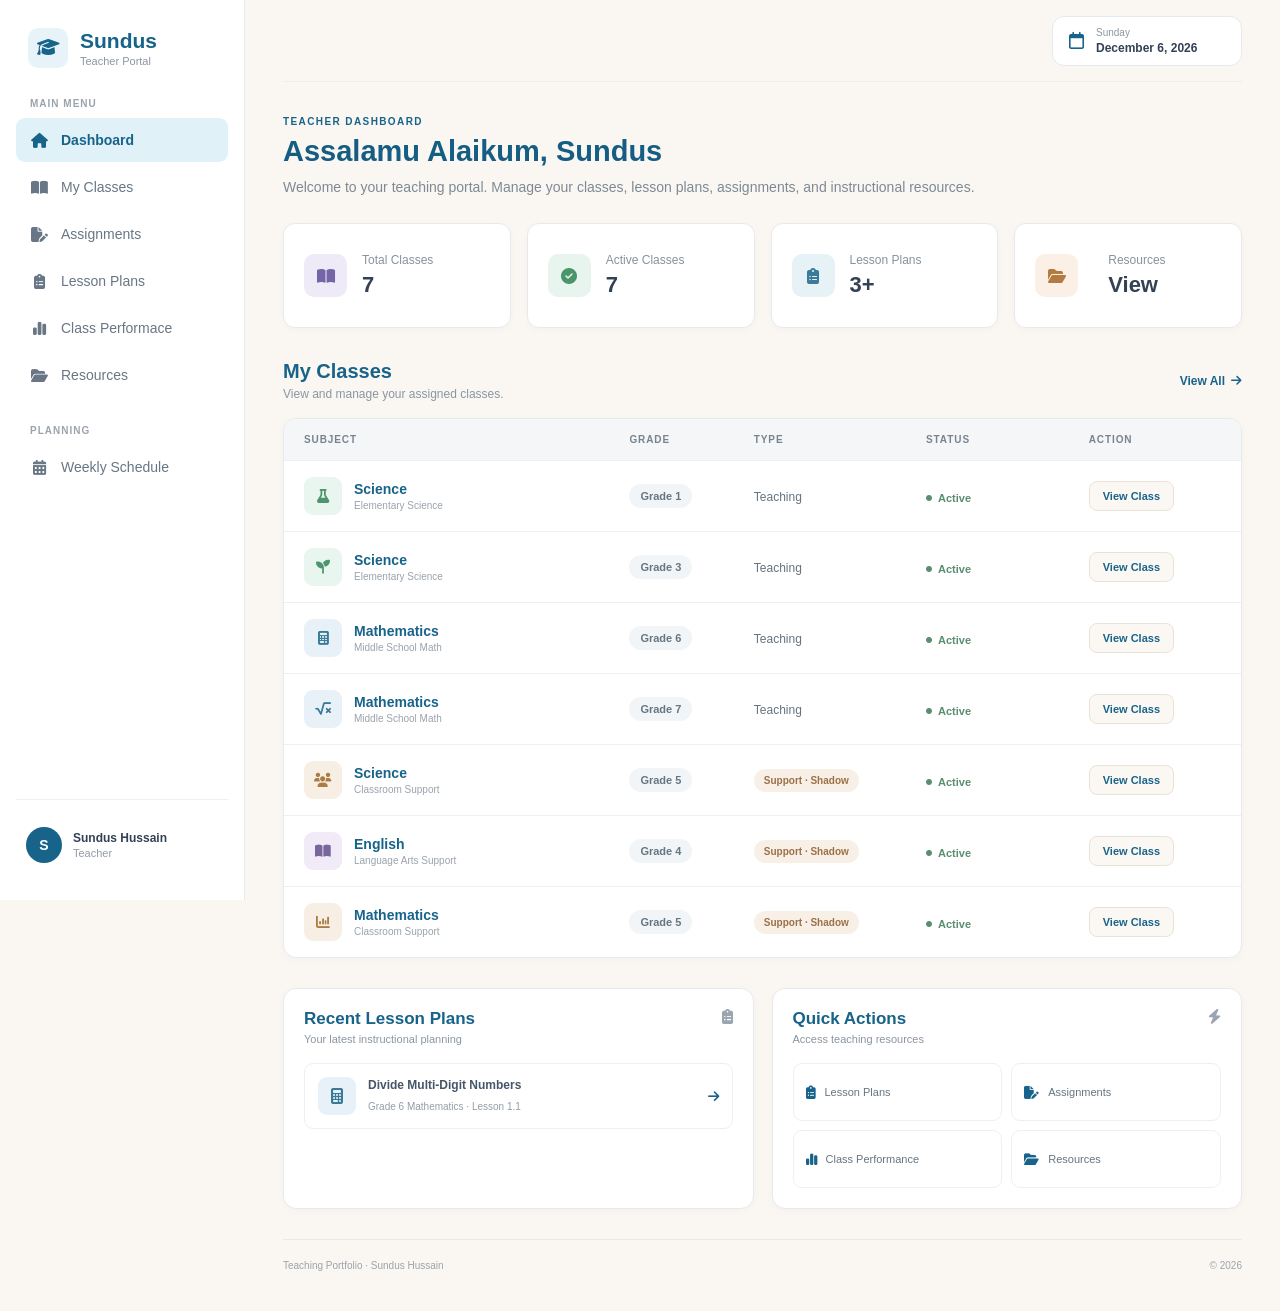
==== index.html @ 58975794 "Update index.html" ====
<!DOCTYPE html>
<html lang="en">

<head>
    <meta charset="UTF-8">

    <!-- IMPORTANT FOR PHONE RESPONSIVENESS -->
    <meta name="viewport" content="width=device-width, initial-scale=1.0">

    <title>Sundus | Teacher Portal</title>

    <!-- YOUR CSS FILE -->
    <link rel="stylesheet" href="./index.css">

    <!-- Font Awesome Icons -->
    <link rel="stylesheet"
        href="https://cdnjs.cloudflare.com/ajax/libs/font-awesome/6.5.0/css/all.min.css">

    <!-- Google Font -->
    <link href="https://fonts.googleapis.com/css2?family=Arima+Madurai:wght@400;500;700&display=swap"
        rel="stylesheet">
</head>

<body>

    <!-- ================= SIDEBAR ================= -->

    <aside class="sidebar">

        <div class="brand">

            <div class="brand-icon">
                <i class="fa-solid fa-graduation-cap"></i>
            </div>

            <div>
                <h2>Sundus</h2>
                <span>Teacher Portal</span>
            </div>

        </div>


        <!-- MAIN MENU -->

        <nav class="menu-section">

            <p class="menu-title">MAIN MENU</p>

            <a href="./index.html" class="menu-item active">
                <i class="fa-solid fa-house"></i>
                <span>Dashboard</span>
            </a>

            <a href="./timetable.html" class="menu-item">
                <i class="fa-solid fa-book-open"></i>
                <span>My Classes</span>
            </a>

            <a href="./index.html" class="menu-item">
                <i class="fa-solid fa-file-pen"></i>
                <span>Assignments</span>
            </a>

            <a href="./lesson-plans.html" class="menu-item">
                <i class="fa-solid fa-clipboard-list"></i>
                <span>Lesson Plans</span>
            </a>

            <a href="./class-performance.html" class="menu-item">
                <i class="fa-solid fa-chart-simple"></i>
                <span>Class Performace</span>
            </a>

            <a href="./resources.html" class="menu-item">
                <i class="fa-solid fa-folder-open"></i>
                <span>Resources</span>
            </a>

        </nav>


        <!-- PLANNING -->

        <nav class="menu-section">

            <p class="menu-title">PLANNING</p>

            <a href="./schedule.html" class="menu-item">
                <i class="fa-solid fa-calendar-days"></i>
                <span>Weekly Schedule</span>
            </a>

        </nav>


        <!-- PROFILE -->

        <div class="sidebar-bottom">

            <a href="./about.html" class="profile-link">

                <div class="profile-avatar">
                    S
                </div>

                <div class="profile-info">
                    <strong>Sundus Hussain</strong>
                    <span>Teacher</span>
                </div>

            </a>

        </div>

    </aside>


    <!-- ================= MAIN CONTENT ================= -->

    <main class="main-content">


        <!-- TOP BAR -->

        <header class="topbar">

            <!-- Appears only on phones -->

            <div class="mobile-brand">

                <div class="mobile-logo">
                    <i class="fa-solid fa-graduation-cap"></i>
                </div>

                <strong>Sundus</strong>

            </div>


            <div class="date-display">

                <i class="fa-regular fa-calendar"></i>

                <div>
                    <span id="currentDay">Saturday</span>
                    <strong id="currentDate">August 22, 2026</strong>
                </div>

            </div>

        </header>


        <!-- ================= WELCOME ================= -->

        <section class="welcome">

            <p class="welcome-label">
                TEACHER DASHBOARD
            </p>

            <h1>
                Assalamu Alaikum, Sundus
            </h1>

            <p>
                Welcome to your teaching portal. Manage your classes,
                lesson plans, assignments, and instructional resources.
            </p>

        </section>


        <!-- ================= STATS ================= -->

        <section class="stats-grid">


            <div class="stat-card">

                <div class="stat-icon purple">
                    <i class="fa-solid fa-book-open"></i>
                </div>

                <div>
                    <span>Total Classes</span>
                    <strong>7</strong>
                </div>

            </div>


            <div class="stat-card">

                <div class="stat-icon green">
                    <i class="fa-solid fa-circle-check"></i>
                </div>

                <div>
                    <span>Active Classes</span>
                    <strong>7</strong>
                </div>

            </div>


            <div class="stat-card">

                <div class="stat-icon blue">
                    <i class="fa-solid fa-clipboard-list"></i>
                </div>

                <div>
                    <span>Lesson Plans</span>
                    <strong>3+</strong>
                </div>

            </div>


            <div class="stat-card">

                <div class="stat-icon orange">
                    <i class="fa-solid fa-folder-open"></i>
                </div>

                <a><a href="./resources.html" class="resource-link">
                <div>
                    <span>Resources</span>
                    <strong>View</strong>
                </div>
                    </a>

            </div>

        </section>


        <!-- ================= MY CLASSES ================= -->

        <section class="dashboard-section">

            <div class="section-heading">

                <div>
                    <h2>My Classes</h2>

                    <p>
                        View and manage your assigned classes.
                    </p>
                </div>

                <a href="./classes.html" class="view-all">
                    View All
                    <i class="fa-solid fa-arrow-right"></i>
                </a>

            </div>


            <div class="classes-table-wrapper">

                <table class="classes-table">

                    <thead>

                        <tr>
                            <th>Subject</th>
                            <th>Grade</th>
                            <th>Type</th>
                            <th>Status</th>
                            <th>Action</th>
                        </tr>

                    </thead>


                    <tbody>


                        <!-- 1ST GRADE SCIENCE -->

                        <tr>

                            <td>

                                <div class="subject-cell">

                                    <div class="subject-icon science">
                                        <i class="fa-solid fa-flask"></i>
                                    </div>

                                    <div>
                                        <strong>Science</strong>
                                        <span>Elementary Science</span>
                                    </div>

                                </div>

                            </td>

                            <td>
                                <span class="grade-badge">
                                    Grade 1
                                </span>
                            </td>

                            <td>
                                <span class="type-normal">
                                    Teaching
                                </span>
                            </td>

                            <td>
                                <span class="status active">
                                    <i class="fa-solid fa-circle"></i>
                                    Active
                                </span>
                            </td>

                            <td>
                                <a href="./subjects/science-1st.html"
                                    class="view-button">
                                    View Class
                                </a>
                            </td>

                        </tr>


                        <!-- 3RD GRADE SCIENCE -->

                        <tr>

                            <td>

                                <div class="subject-cell">

                                    <div class="subject-icon science">
                                        <i class="fa-solid fa-seedling"></i>
                                    </div>

                                    <div>
                                        <strong>Science</strong>
                                        <span>Elementary Science</span>
                                    </div>

                                </div>

                            </td>

                            <td>
                                <span class="grade-badge">
                                    Grade 3
                                </span>
                            </td>

                            <td>
                                <span class="type-normal">
                                    Teaching
                                </span>
                            </td>

                            <td>
                                <span class="status active">
                                    <i class="fa-solid fa-circle"></i>
                                    Active
                                </span>
                            </td>

                            <td>
                                <a href="./subjects/science-3rd.html"
                                    class="view-button">
                                    View Class
                                </a>
                            </td>

                        </tr>


                        <!-- 6TH GRADE MATH -->

                        <tr>

                            <td>

                                <div class="subject-cell">

                                    <div class="subject-icon math">
                                        <i class="fa-solid fa-calculator"></i>
                                    </div>

                                    <div>
                                        <strong>Mathematics</strong>
                                        <span>Middle School Math</span>
                                    </div>

                                </div>

                            </td>

                            <td>
                                <span class="grade-badge">
                                    Grade 6
                                </span>
                            </td>

                            <td>
                                <span class="type-normal">
                                    Teaching
                                </span>
                            </td>

                            <td>
                                <span class="status active">
                                    <i class="fa-solid fa-circle"></i>
                                    Active
                                </span>
                            </td>

                            <td>
                                <a href="./subjects/math-6th.html"
                                    class="view-button">
                                    View Class
                                </a>
                            </td>

                        </tr>


                        <!-- 7TH GRADE MATH -->

                        <tr>

                            <td>

                                <div class="subject-cell">

                                    <div class="subject-icon math">
                                        <i class="fa-solid fa-square-root-variable"></i>
                                    </div>

                                    <div>
                                        <strong>Mathematics</strong>
                                        <span>Middle School Math</span>
                                    </div>

                                </div>

                            </td>

                            <td>
                                <span class="grade-badge">
                                    Grade 7
                                </span>
                            </td>

                            <td>
                                <span class="type-normal">
                                    Teaching
                                </span>
                            </td>

                            <td>
                                <span class="status active">
                                    <i class="fa-solid fa-circle"></i>
                                    Active
                                </span>
                            </td>

                            <td>
                                <a href="./subjects/math-7th.html"
                                    class="view-button">
                                    View Class
                                </a>
                            </td>

                        </tr>


                        <!-- 5TH GRADE SCIENCE SUPPORT -->

                        <tr>

                            <td>

                                <div class="subject-cell">

                                    <div class="subject-icon support">
                                        <i class="fa-solid fa-users"></i>
                                    </div>

                                    <div>
                                        <strong>Science</strong>
                                        <span>Classroom Support</span>
                                    </div>

                                </div>

                            </td>

                            <td>
                                <span class="grade-badge">
                                    Grade 5
                                </span>
                            </td>

                            <td>
                                <span class="support-badge">
                                    Support · Shadow
                                </span>
                            </td>

                            <td>
                                <span class="status active">
                                    <i class="fa-solid fa-circle"></i>
                                    Active
                                </span>
                            </td>

                            <td>
                                <a href="./subjects/science-support-5th.html"
                                    class="view-button">
                                    View Class
                                </a>
                            </td>

                        </tr>


                        <!-- 4TH GRADE ENGLISH SUPPORT -->

                        <tr>

                            <td>

                                <div class="subject-cell">

                                    <div class="subject-icon english">
                                        <i class="fa-solid fa-book-open"></i>
                                    </div>

                                    <div>
                                        <strong>English</strong>
                                        <span>Language Arts Support</span>
                                    </div>

                                </div>

                            </td>

                            <td>
                                <span class="grade-badge">
                                    Grade 4
                                </span>
                            </td>

                            <td>
                                <span class="support-badge">
                                    Support · Shadow
                                </span>
                            </td>

                            <td>
                                <span class="status active">
                                    <i class="fa-solid fa-circle"></i>
                                    Active
                                </span>
                            </td>

                            <td>
                                <a href="./subjects/english-support-4th.html"
                                    class="view-button">
                                    View Class
                                </a>
                            </td>

                        </tr>


                        <!-- 5TH GRADE MATH SUPPORT -->

                        <tr>

                            <td>

                                <div class="subject-cell">

                                    <div class="subject-icon support">
                                        <i class="fa-solid fa-chart-column"></i>
                                    </div>

                                    <div>
                                        <strong>Mathematics</strong>
                                        <span>Classroom Support</span>
                                    </div>

                                </div>

                            </td>

                            <td>
                                <span class="grade-badge">
                                    Grade 5
                                </span>
                            </td>

                            <td>
                                <span class="support-badge">
                                    Support · Shadow
                                </span>
                            </td>

                            <td>
                                <span class="status active">
                                    <i class="fa-solid fa-circle"></i>
                                    Active
                                </span>
                            </td>

                            <td>
                                <a href="./subjects/math-support-5th.html"
                                    class="view-button">
                                    View Class
                                </a>
                            </td>

                        </tr>


                    </tbody>

                </table>

            </div>

        </section>


        <!-- ================= BOTTOM ================= -->

        <section class="bottom-grid">


            <!-- RECENT LESSON PLANS -->

            <div class="dashboard-card">

                <div class="card-heading">

                    <div>
                        <h2>Recent Lesson Plans</h2>
                        <p>Your latest instructional planning</p>
                    </div>

                    <i class="fa-solid fa-clipboard-list"></i>

                </div>


                <div class="lesson-item">

                    <div class="lesson-icon math">
                        <i class="fa-solid fa-calculator"></i>
                    </div>

                    <div class="lesson-info">

                        <strong>
                            Divide Multi-Digit Numbers
                        </strong>

                        <span>
                            Grade 6 Mathematics · Lesson 1.1
                        </span>

                    </div>

                    <a href="./subjects/math-6th.html">
                        <i class="fa-solid fa-arrow-right"></i>
                    </a>

                </div>


            </div>


            <!-- QUICK ACTIONS -->

            <div class="dashboard-card">

                <div class="card-heading">

                    <div>
                        <h2>Quick Actions</h2>
                        <p>Access teaching resources</p>
                    </div>

                    <i class="fa-solid fa-bolt"></i>

                </div>


                <div class="quick-actions">

                    <a href="./lesson-plans.html">
                        <i class="fa-solid fa-clipboard-list"></i>
                        <span>Lesson Plans</span>
                    </a>

                    <a href="./assignments.html">
                        <i class="fa-solid fa-file-pen"></i>
                        <span>Assignments</span>
                    </a>

                    <a href="./class-performance.html">
                        <i class="fa-solid fa-chart-simple"></i>
                        <span>Class Performance</span>
                    </a>

                    <a href="./resources.html">
                        <i class="fa-solid fa-folder-open"></i>
                        <span>Resources</span>
                    </a>

                </div>

            </div>

        </section>


        <!-- FOOTER -->

        <footer class="footer">

            <span>
                Teaching Portfolio · Sundus Hussain
            </span>

            <span>
                © 2026
            </span>

        </footer>


    </main>


    <!-- ================= DATE SCRIPT ================= -->

    <script>

        const today = new Date();

        document.getElementById("currentDay").textContent =
            today.toLocaleDateString("en-US", {
                weekday: "long"
            });

        document.getElementById("currentDate").textContent =
            today.toLocaleDateString("en-US", {
                month: "long",
                day: "numeric",
                year: "numeric"
            });

    </script>

</body>

</html>
---- index.css ----
/* =========================================================
   RESET
========================================================= */

* {
    margin: 0;
    padding: 0;
    box-sizing: border-box;
}

html {
    scroll-behavior: smooth;
}

body {
    font-family: "Inter", "Segoe UI", Arial, sans-serif;
    background: #faf7f2;
    color: #334155;
    min-height: 100vh;
}

a {
    text-decoration: none;
    color: inherit;
}


/* =========================================================
   SIDEBAR
========================================================= */

.sidebar {
    position: fixed;
    left: 0;
    top: 0;
    width: 245px;
    height: 100vh;

    background: #ffffff;
    border-right: 1px solid #e7eaed;

    padding: 28px 16px;

    display: flex;
    flex-direction: column;

    z-index: 1000;
}


/* BRAND */

.brand {
    display: flex;
    align-items: center;
    gap: 12px;

    padding: 0 12px 30px;
}

.brand-icon {
    width: 40px;
    height: 40px;

    border-radius: 10px;

    display: flex;
    align-items: center;
    justify-content: center;

    background: #e7f3f8;
    color: #17638a;

    font-size: 18px;
}

.brand h2 {
    color: #17638a;
    font-size: 21px;
    font-weight: 700;
}

.brand span {
    display: block;
    color: #8b96a3;
    font-size: 11px;
    margin-top: 2px;
}


/* =========================================================
   SIDEBAR MENU
========================================================= */

.menu-section {
    margin-bottom: 25px;
}

.menu-title {
    padding: 0 14px;
    margin-bottom: 9px;

    color: #9aa4ae;

    font-size: 10px;
    font-weight: 700;
    letter-spacing: 1px;
}

.menu-item {
    height: 44px;

    display: flex;
    align-items: center;

    gap: 13px;

    padding: 0 14px;
    margin: 3px 0;

    border-radius: 9px;

    color: #687685;

    font-size: 14px;

    transition: all 0.2s ease;
}

.menu-item i {
    width: 18px;
    text-align: center;
    font-size: 15px;
}

.menu-item:hover {
    background: #f2f8fb;
    color: #17638a;
}

.menu-item.active {
    background: #e1f1f8;
    color: #17638a;
    font-weight: 600;
}


/* =========================================================
   SIDEBAR PROFILE
========================================================= */

.sidebar-bottom {
    margin-top: auto;

    padding-top: 18px;

    border-top: 1px solid #edf0f2;
}

.profile-link {
    display: flex;
    align-items: center;
    gap: 11px;

    padding: 9px 10px;

    border-radius: 9px;
}

.profile-link:hover {
    background: #f7f9fa;
}

.profile-avatar {
    width: 36px;
    height: 36px;

    border-radius: 50%;

    display: flex;
    align-items: center;
    justify-content: center;

    background: #17638a;
    color: white;

    font-size: 14px;
    font-weight: 600;
}

.profile-info strong {
    display: block;

    color: #334155;
    font-size: 12px;
}

.profile-info span {
    display: block;

    color: #929ca6;
    font-size: 11px;

    margin-top: 2px;
}


/* =========================================================
   MAIN CONTENT
========================================================= */

.main-content {
    margin-left: 245px;

    min-height: 100vh;

    padding: 0 38px 35px;

    max-width: 1600px;
}


/* =========================================================
   TOP BAR
========================================================= */

.topbar {
    height: 82px;

    display: flex;
    align-items: center;
    justify-content: flex-end;

    border-bottom: 1px solid #eceff1;
}

.date-display {
    display: flex;
    align-items: center;
    gap: 12px;

    background: #ffffff;

    border: 1px solid #e6eaed;

    border-radius: 12px;

    padding: 10px 16px;

    min-width: 190px;
}

.date-display > i {
    color: #17638a;
    font-size: 17px;
}

.date-display span {
    display: block;

    color: #8a96a1;

    font-size: 10px;

    margin-bottom: 3px;
}

.date-display strong {
    display: block;

    color: #334155;

    font-size: 12px;
}


/* Mobile brand hidden on desktop */

.mobile-brand {
    display: none;
}


/* =========================================================
   WELCOME
========================================================= */

.welcome {
    padding: 34px 0 25px;
}

.welcome-label {
    color: #17638a;

    font-size: 10px;
    font-weight: 700;

    letter-spacing: 1.4px;

    margin-bottom: 8px;
}

.welcome h1 {
    color: #155d82;

    font-size: 29px;
    font-weight: 700;

    margin-bottom: 8px;
}

.welcome > p:last-child {
    color: #7d8995;

    font-size: 14px;

    line-height: 1.6;

    max-width: 700px;
}


/* =========================================================
   STAT CARDS
========================================================= */

.stats-grid {
    display: grid;

    grid-template-columns: repeat(4, 1fr);

    gap: 16px;

    margin-bottom: 32px;
}

.stat-card {
    min-height: 105px;

    background: #ffffff;

    border: 1px solid #e7eaed;

    border-radius: 12px;

    padding: 20px;

    display: flex;
    align-items: center;

    gap: 15px;

    box-shadow: 0 2px 7px rgba(30, 60, 70, 0.025);
}

.stat-icon {
    width: 43px;
    height: 43px;

    border-radius: 10px;

    display: flex;
    align-items: center;
    justify-content: center;

    font-size: 16px;
}

.stat-icon.purple {
    background: #eeeaf8;
    color: #7664a8;
}

.stat-icon.green {
    background: #e8f5ee;
    color: #4b956b;
}

.stat-icon.blue {
    background: #e7f2f7;
    color: #397b99;
}

.stat-icon.orange {
    background: #faf0e5;
    color: #b37b42;
}

.stat-card span {
    display: block;

    color: #87929d;

    font-size: 12px;

    margin-bottom: 5px;
}

.stat-card strong {
    display: block;

    color: #334155;

    font-size: 22px;
}


/* =========================================================
   DASHBOARD SECTION
========================================================= */

.dashboard-section {
    margin-bottom: 30px;
}

.section-heading {
    display: flex;

    align-items: center;
    justify-content: space-between;

    margin-bottom: 17px;
}

.section-heading h2 {
    color: #17638a;

    font-size: 20px;
    font-weight: 700;

    margin-bottom: 4px;
}

.section-heading p {
    color: #8a96a1;

    font-size: 12px;
}

.view-all {
    color: #17638a;

    font-size: 12px;
    font-weight: 600;

    display: flex;
    align-items: center;
    gap: 6px;
}

.view-all:hover {
    color: #0e4d6c;
}


/* =========================================================
   CLASSES TABLE
========================================================= */

.classes-table-wrapper {
    width: 100%;

    background: #ffffff;

    border: 1px solid #e6eaed;

    border-radius: 13px;

    overflow-x: auto;

    box-shadow: 0 2px 8px rgba(30, 60, 70, 0.025);
}

.classes-table {
    width: 100%;

    border-collapse: collapse;

    table-layout: fixed;

    min-width: 850px;
}


/* COLUMN WIDTHS */

.classes-table th:nth-child(1) {
    width: 34%;
}

.classes-table th:nth-child(2) {
    width: 13%;
}

.classes-table th:nth-child(3) {
    width: 18%;
}

.classes-table th:nth-child(4) {
    width: 17%;
}

.classes-table th:nth-child(5) {
    width: 18%;
}


/* HEADER */

.classes-table thead {
    background: #f4f6f7;
}

.classes-table th {
    text-align: left;

    padding: 15px 20px;

    color: #778490;

    font-size: 10px;

    font-weight: 700;

    letter-spacing: 0.9px;

    text-transform: uppercase;
}


/* ROWS */

.classes-table tbody tr {
    border-top: 1px solid #edf0f2;

    transition: background 0.15s ease;
}

.classes-table tbody tr:hover {
    background: #fcfdfd;
}

.classes-table td {
    padding: 16px 20px;

    vertical-align: middle;

    color: #52606d;

    font-size: 13px;
}


/* =========================================================
   SUBJECT CELL
========================================================= */

.subject-cell {
    display: flex;

    align-items: center;

    gap: 12px;
}

.subject-icon {
    flex-shrink: 0;

    width: 38px;
    height: 38px;

    border-radius: 9px;

    display: flex;
    align-items: center;
    justify-content: center;

    font-size: 14px;
}


/* Science */

.subject-icon.science {
    background: #e9f5ef;
    color: #4c956d;
}


/* Math */

.subject-icon.math {
    background: #e8f1f7;
    color: #397a99;
}


/* English */

.subject-icon.english {
    background: #f0ebf7;
    color: #79669c;
}


/* Support */

.subject-icon.support {
    background: #f8efe4;
    color: #ad7b46;
}


.subject-cell strong {
    display: block;

    color: #17638a;

    font-size: 14px;

    font-weight: 700;

    margin-bottom: 3px;
}

.subject-cell span {
    display: block;

    color: #9aa3ac;

    font-size: 10px;
}


/* =========================================================
   GRADE BADGE
========================================================= */

.grade-badge {
    display: inline-block;

    padding: 6px 11px;

    background: #f1f5f7;

    color: #657682;

    border-radius: 15px;

    font-size: 11px;

    font-weight: 600;

    white-space: nowrap;
}


/* =========================================================
   TYPE
========================================================= */

.type-normal {
    color: #647480;

    font-size: 12px;
}

.support-badge {
    display: inline-block;

    padding: 6px 10px;

    background: #f8f0e6;

    color: #9b7047;

    border-radius: 15px;

    font-size: 10px;

    font-weight: 600;

    white-space: nowrap;
}


/* =========================================================
   STATUS
========================================================= */

.status {
    display: inline-flex;

    align-items: center;

    gap: 6px;

    font-size: 11px;

    font-weight: 600;
}

.status i {
    font-size: 6px;
}

.status.active {
    color: #5b8d70;
}


/* =========================================================
   VIEW BUTTON
========================================================= */

.view-button {
    display: inline-block;

    padding: 8px 13px;

    border-radius: 8px;

    background: #fbf8f3;

    border: 1px solid #e9e2d8;

    color: #17638a;

    font-size: 11px;

    font-weight: 600;

    white-space: nowrap;

    transition: all 0.2s ease;
}

.view-button:hover {
    background: #17638a;

    border-color: #17638a;

    color: #ffffff;
}


/* =========================================================
   BOTTOM GRID
========================================================= */

.bottom-grid {
    display: grid;

    grid-template-columns: 1fr 1fr;

    gap: 18px;

    margin-top: 25px;
}

.dashboard-card {
    background: #ffffff;

    border: 1px solid #e6eaed;

    border-radius: 13px;

    padding: 20px;

    box-shadow: 0 2px 8px rgba(30, 60, 70, 0.025);
}


/* =========================================================
   CARD HEADING
========================================================= */

.card-heading {
    display: flex;

    justify-content: space-between;

    align-items: flex-start;

    margin-bottom: 18px;
}

.card-heading h2 {
    color: #17638a;

    font-size: 17px;

    margin-bottom: 4px;
}

.card-heading p {
    color: #8b96a1;

    font-size: 11px;
}

.card-heading > i {
    color: #9aa5af;

    font-size: 15px;
}


/* =========================================================
   LESSON ITEM
========================================================= */

.lesson-item {
    display: flex;

    align-items: center;

    gap: 12px;

    padding: 13px;

    border: 1px solid #edf0f2;

    border-radius: 9px;
}

.lesson-icon {
    width: 38px;
    height: 38px;

    flex-shrink: 0;

    display: flex;
    align-items: center;
    justify-content: center;

    border-radius: 9px;

    background: #e8f1f7;

    color: #397a99;
}

.lesson-info {
    flex: 1;
}

.lesson-info strong {
    display: block;

    color: #475569;

    font-size: 12px;

    margin-bottom: 4px;
}

.lesson-info span {
    color: #939da6;

    font-size: 10px;
}

.lesson-item > a {
    color: #17638a;

    font-size: 13px;
}


/* =========================================================
   QUICK ACTIONS
========================================================= */

.quick-actions {
    display: grid;

    grid-template-columns: repeat(2, 1fr);

    gap: 9px;
}

.quick-actions a {
    min-height: 58px;

    display: flex;

    align-items: center;

    gap: 9px;

    padding: 12px;

    border: 1px solid #edf0f2;

    border-radius: 9px;

    color: #657580;

    font-size: 11px;

    transition: all 0.2s ease;
}

.quick-actions a i {
    color: #17638a;

    font-size: 13px;
}

.quick-actions a:hover {
    background: #f5fafc;

    border-color: #d7e8ef;

    color: #17638a;
}


/* =========================================================
   FOOTER
========================================================= */

.footer {
    margin-top: 30px;

    padding: 20px 0 5px;

    border-top: 1px solid #e8ebed;

    display: flex;

    justify-content: space-between;

    color: #9aa3ab;

    font-size: 10px;
}


/* =========================================================
   TABLET
========================================================= */

@media (max-width: 1100px) {

    .sidebar {
        width: 215px;
    }

    .main-content {
        margin-left: 215px;

        padding-left: 25px;
        padding-right: 25px;
    }

    .stats-grid {
        grid-template-columns: repeat(2, 1fr);
    }
}


/* =========================================================
   MOBILE
========================================================= */

@media (max-width: 768px) {

    /* Sidebar becomes hidden */

    .sidebar {
        display: none;
    }

    /* Main becomes full width */

    .main-content {
        margin-left: 0;

        padding: 0 16px 25px;
    }


    /* Mobile top bar */

    .topbar {
        height: 70px;

        justify-content: space-between;
    }

    .mobile-brand {
        display: flex;

        align-items: center;

        gap: 8px;

        color: #17638a;

        font-size: 17px;
    }

    .mobile-logo {
        width: 34px;
        height: 34px;

        border-radius: 8px;

        display: flex;
        align-items: center;
        justify-content: center;

        background: #e7f3f8;

        color: #17638a;

        font-size: 14px;
    }

    .date-display {
        min-width: auto;

        padding: 8px 10px;
    }

    .date-display > i {
        display: none;
    }

    .date-display span {
        font-size: 9px;
    }

    .date-display strong {
        font-size: 10px;
    }


    /* Welcome */

    .welcome {
        padding: 25px 0 20px;
    }

    .welcome h1 {
        font-size: 24px;

        line-height: 1.3;
    }

    .welcome > p:last-child {
        font-size: 12px;
    }


    /* Stats */

    .stats-grid {
        grid-template-columns: repeat(2, 1fr);

        gap: 10px;

        margin-bottom: 25px;
    }

    .stat-card {
        min-height: 88px;

        padding: 13px;

        gap: 10px;
    }

    .stat-icon {
        width: 35px;
        height: 35px;

        font-size: 13px;
    }

    .stat-card span {
        font-size: 10px;
    }

    .stat-card strong {
        font-size: 18px;
    }


    /* Section */

    .section-heading h2 {
        font-size: 18px;
    }

    .section-heading p {
        font-size: 10px;
    }


    /* Table */

    .classes-table-wrapper {
        overflow-x: auto;

        -webkit-overflow-scrolling: touch;
    }

    .classes-table {
        min-width: 850px;
    }


    /* Bottom */

    .bottom-grid {
        grid-template-columns: 1fr;

        gap: 15px;
    }


    /* Footer */

    .footer {
        flex-direction: column;

        gap: 6px;

        text-align: center;
    }
}


/* =========================================================
   SMALL PHONES
========================================================= */

@media (max-width: 480px) {

    .main-content {
        padding-left: 12px;
        padding-right: 12px;
    }

    .topbar {
        height: 65px;
    }

    .mobile-brand strong {
        font-size: 15px;
    }

    .date-display {
        padding: 7px;
    }

    .welcome h1 {
        font-size: 22px;
    }

    .stats-grid {
        gap: 8px;
    }

    .stat-card {
        padding: 11px;
    }

    .stat-card strong {
        font-size: 17px;
    }

    .stat-icon {
        width: 32px;
        height: 32px;
    }

    .dashboard-card {
        padding: 15px;
    }
}
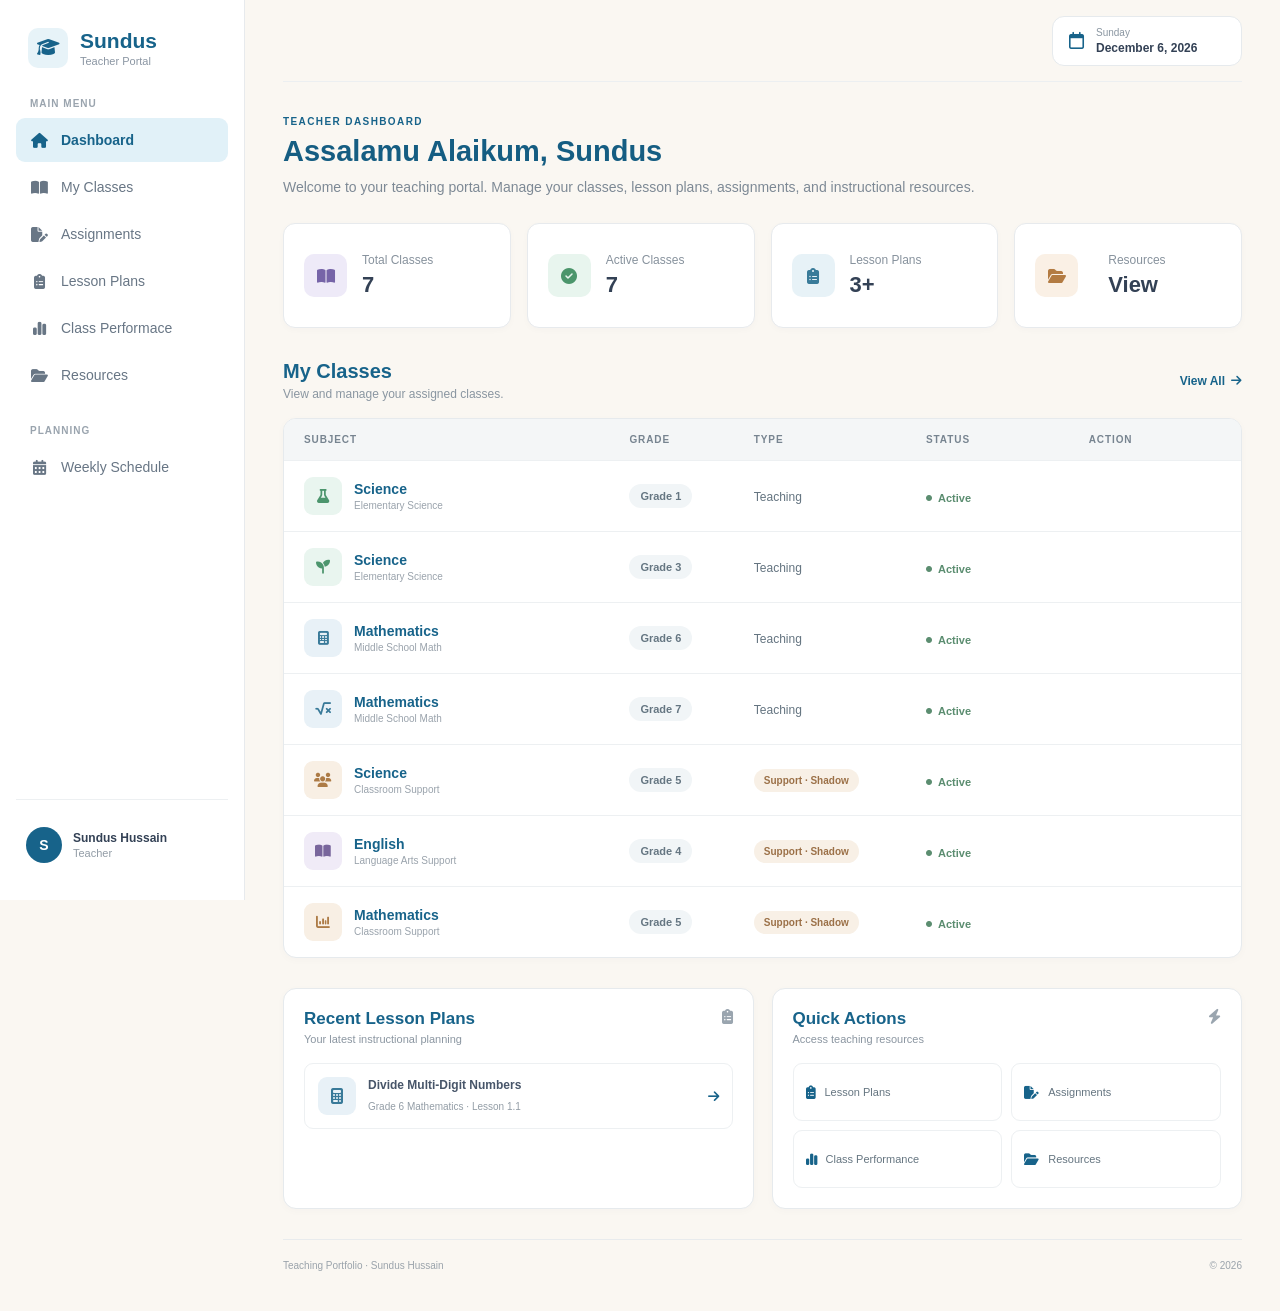
==== commit 49a5acaf: "Update index.html" ====
--- a/index.html
+++ b/index.html
@@ -319,12 +319,7 @@
                                 </span>
                             </td>
 
-                            <td>
-                                <a href="./subjects/science-1st.html"
-                                    class="view-button">
-                                    View Class
-                                </a>
-                            </td>
+                           
 
                         </tr>
 
@@ -369,12 +364,7 @@
                                 </span>
                             </td>
 
-                            <td>
-                                <a href="./subjects/science-3rd.html"
-                                    class="view-button">
-                                    View Class
-                                </a>
-                            </td>
+                           
 
                         </tr>
 
@@ -419,12 +409,7 @@
                                 </span>
                             </td>
 
-                            <td>
-                                <a href="./subjects/math-6th.html"
-                                    class="view-button">
-                                    View Class
-                                </a>
-                            </td>
+                           
 
                         </tr>
 
@@ -469,13 +454,6 @@
                                 </span>
                             </td>
 
-                            <td>
-                                <a href="./subjects/math-7th.html"
-                                    class="view-button">
-                                    View Class
-                                </a>
-                            </td>
-
                         </tr>
 
 
@@ -519,12 +497,7 @@
                                 </span>
                             </td>
 
-                            <td>
-                                <a href="./subjects/science-support-5th.html"
-                                    class="view-button">
-                                    View Class
-                                </a>
-                            </td>
+                        
 
                         </tr>
 
@@ -569,12 +542,7 @@
                                 </span>
                             </td>
 
-                            <td>
-                                <a href="./subjects/english-support-4th.html"
-                                    class="view-button">
-                                    View Class
-                                </a>
-                            </td>
+                          
 
                         </tr>
 
@@ -619,12 +587,7 @@
                                 </span>
                             </td>
 
-                            <td>
-                                <a href="./subjects/math-support-5th.html"
-                                    class="view-button">
-                                    View Class
-                                </a>
-                            </td>
+                        
 
                         </tr>
 
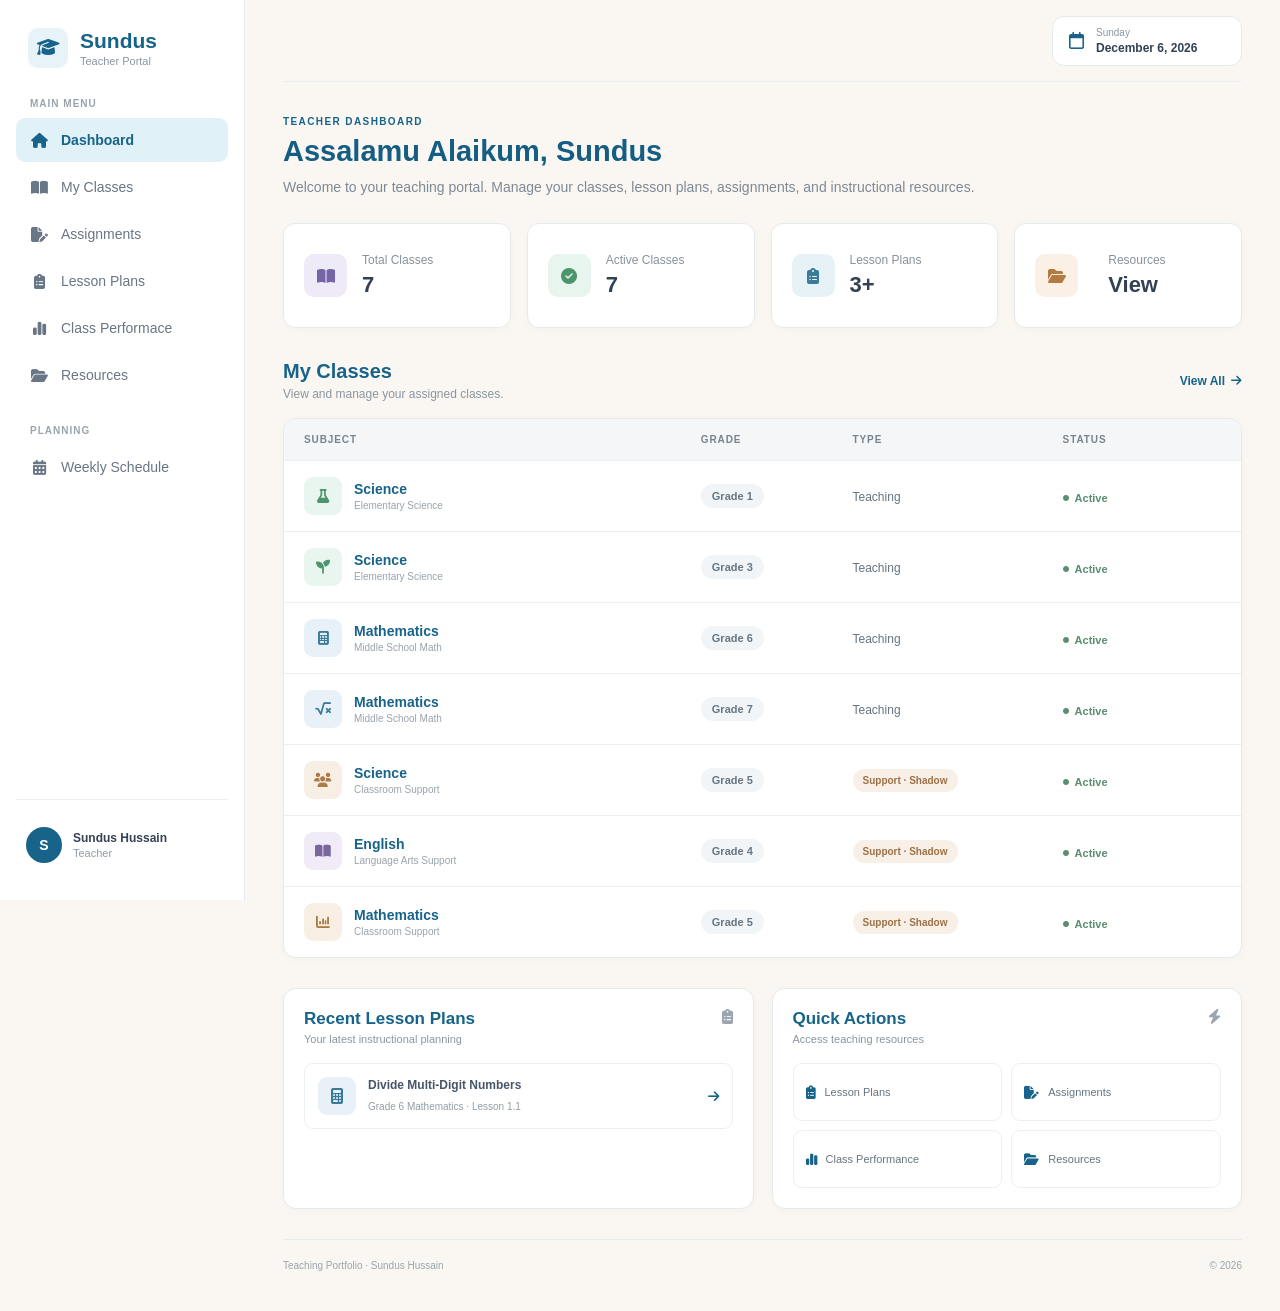
==== commit ecee95ef: "Update index.html" ====
--- a/index.html
+++ b/index.html
@@ -270,7 +270,7 @@
                             <th>Grade</th>
                             <th>Type</th>
                             <th>Status</th>
-                            <th>Action</th>
+                            
                         </tr>
 
                     </thead>
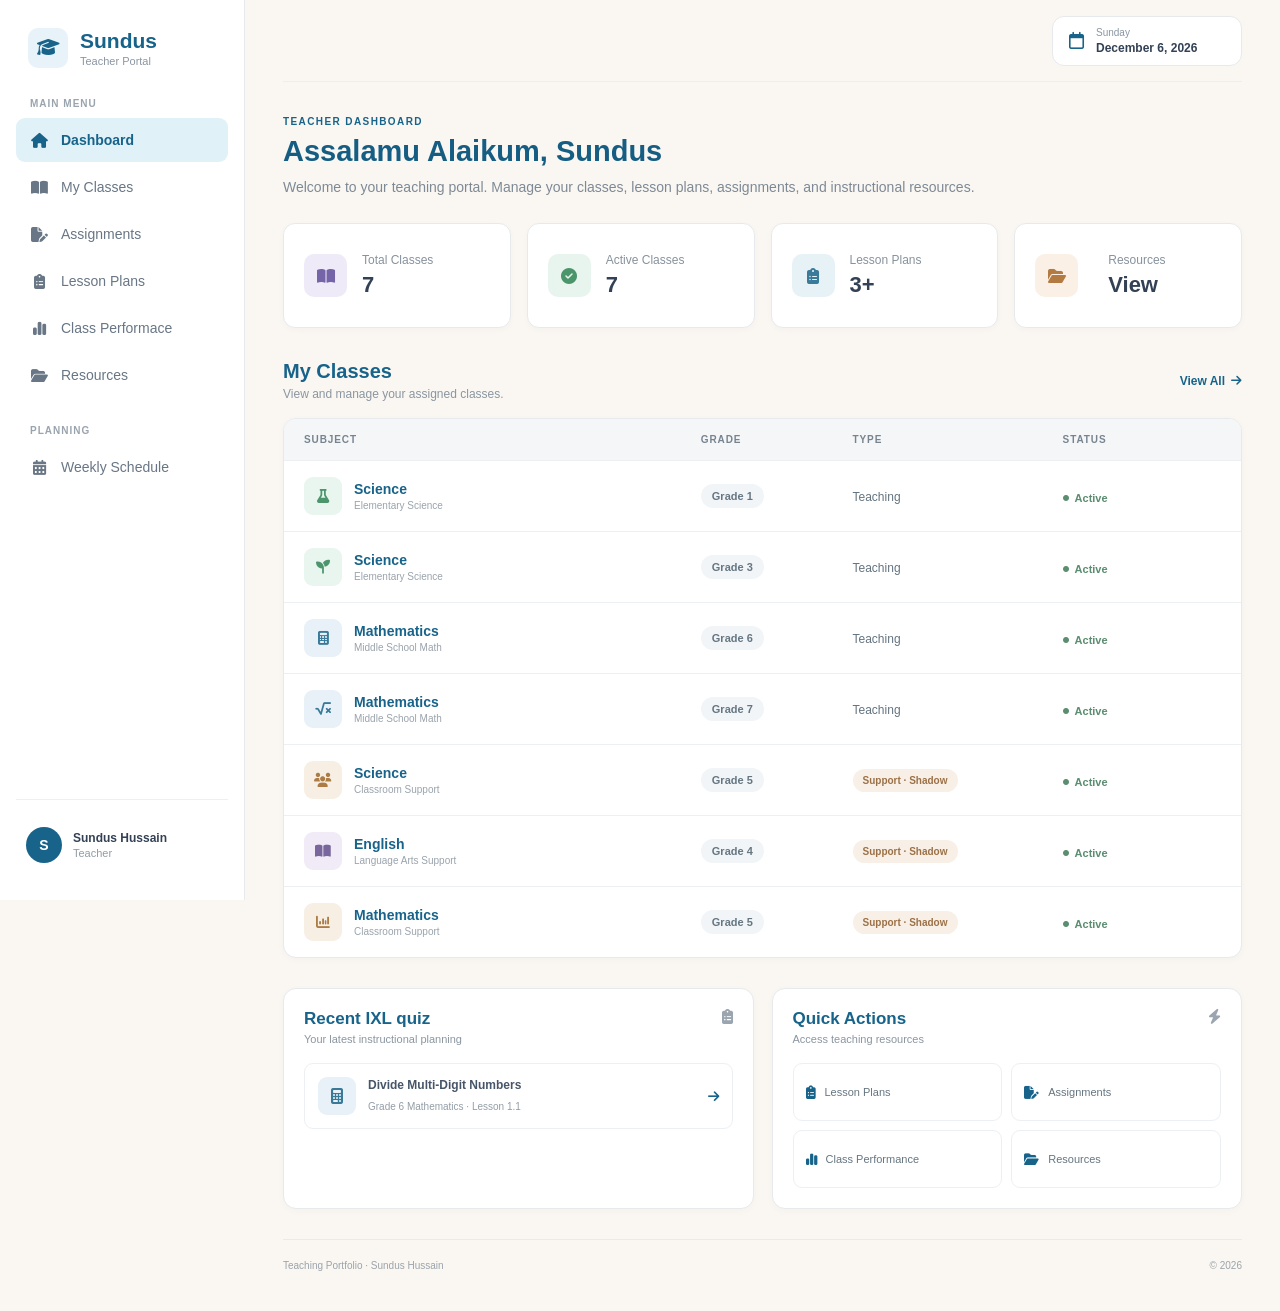
==== commit 93b49030: "Update index.html" ====
--- a/index.html
+++ b/index.html
@@ -86,7 +86,7 @@
 
             <p class="menu-title">PLANNING</p>
 
-            <a href="./schedule.html" class="menu-item">
+            <a href="./lesson-plans.html" class="menu-item">
                 <i class="fa-solid fa-calendar-days"></i>
                 <span>Weekly Schedule</span>
             </a>
@@ -613,7 +613,7 @@
                 <div class="card-heading">
 
                     <div>
-                        <h2>Recent Lesson Plans</h2>
+                        <h2>Recent IXL quiz</h2>
                         <p>Your latest instructional planning</p>
                     </div>
 
@@ -640,7 +640,7 @@
 
                     </div>
 
-                    <a href="./subjects/math-6th.html">
+                    <a href="https://www.ixl.com/quizzes/23666167">
                         <i class="fa-solid fa-arrow-right"></i>
                     </a>
 
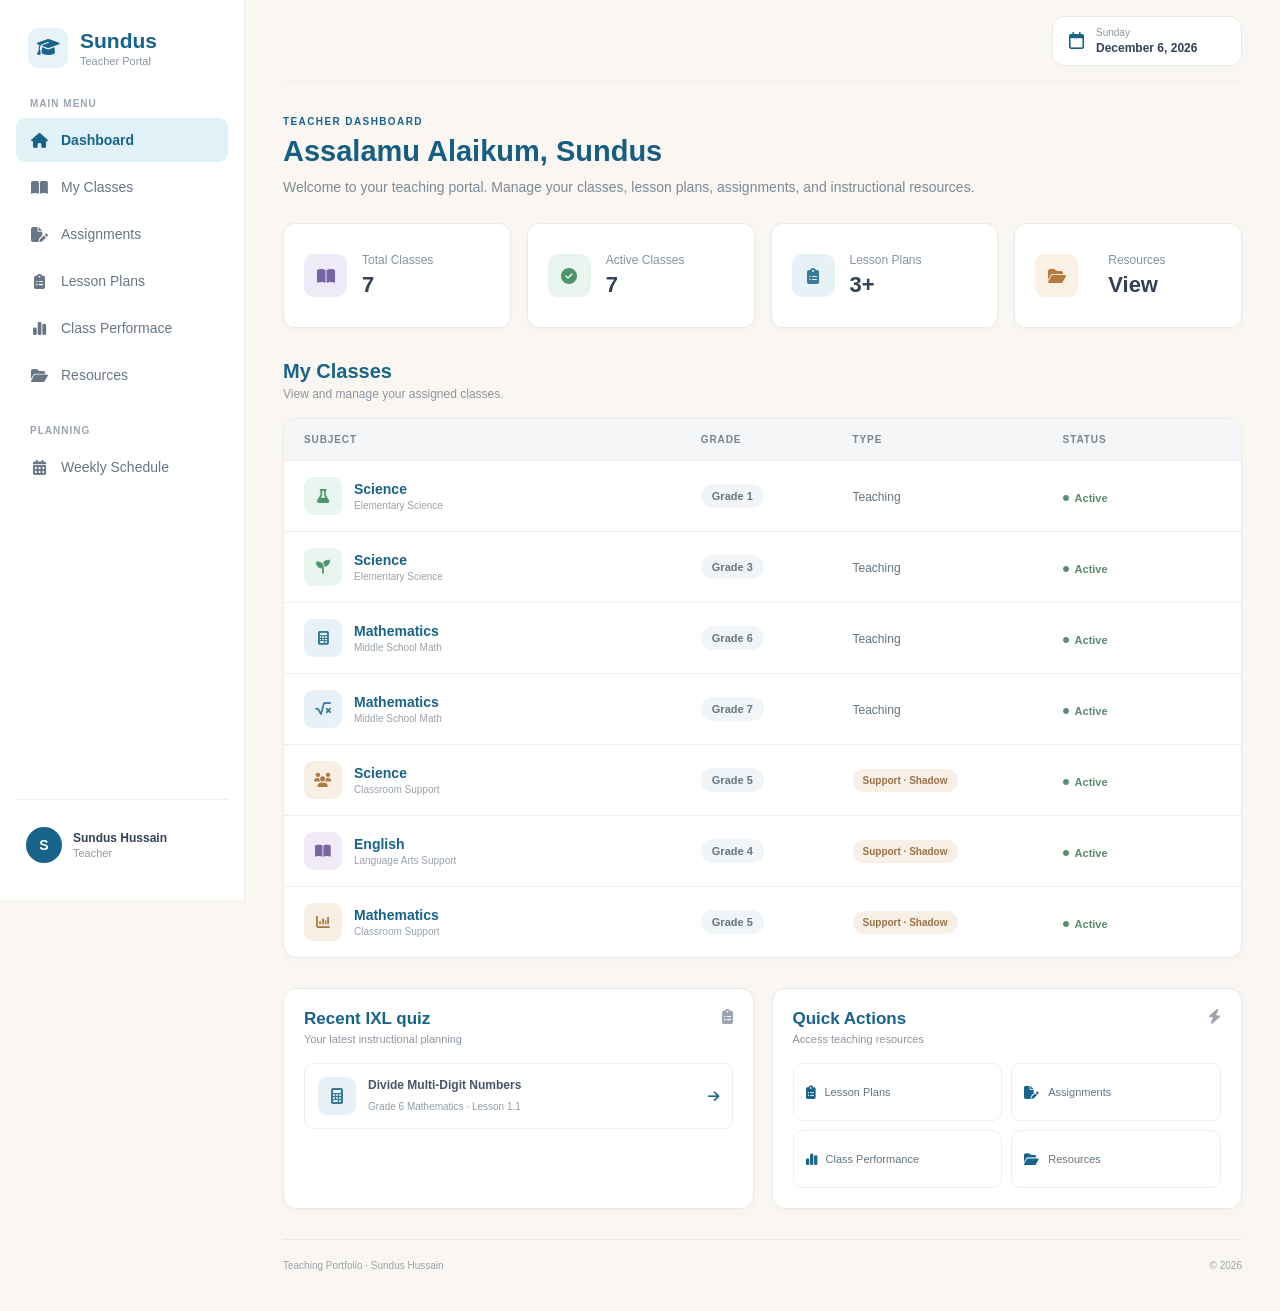
==== commit 8dcbe5fa: "Update index.html" ====
--- a/index.html
+++ b/index.html
@@ -251,10 +251,7 @@
                     </p>
                 </div>
 
-                <a href="./classes.html" class="view-all">
-                    View All
-                    <i class="fa-solid fa-arrow-right"></i>
-                </a>
+                
 
             </div>
 
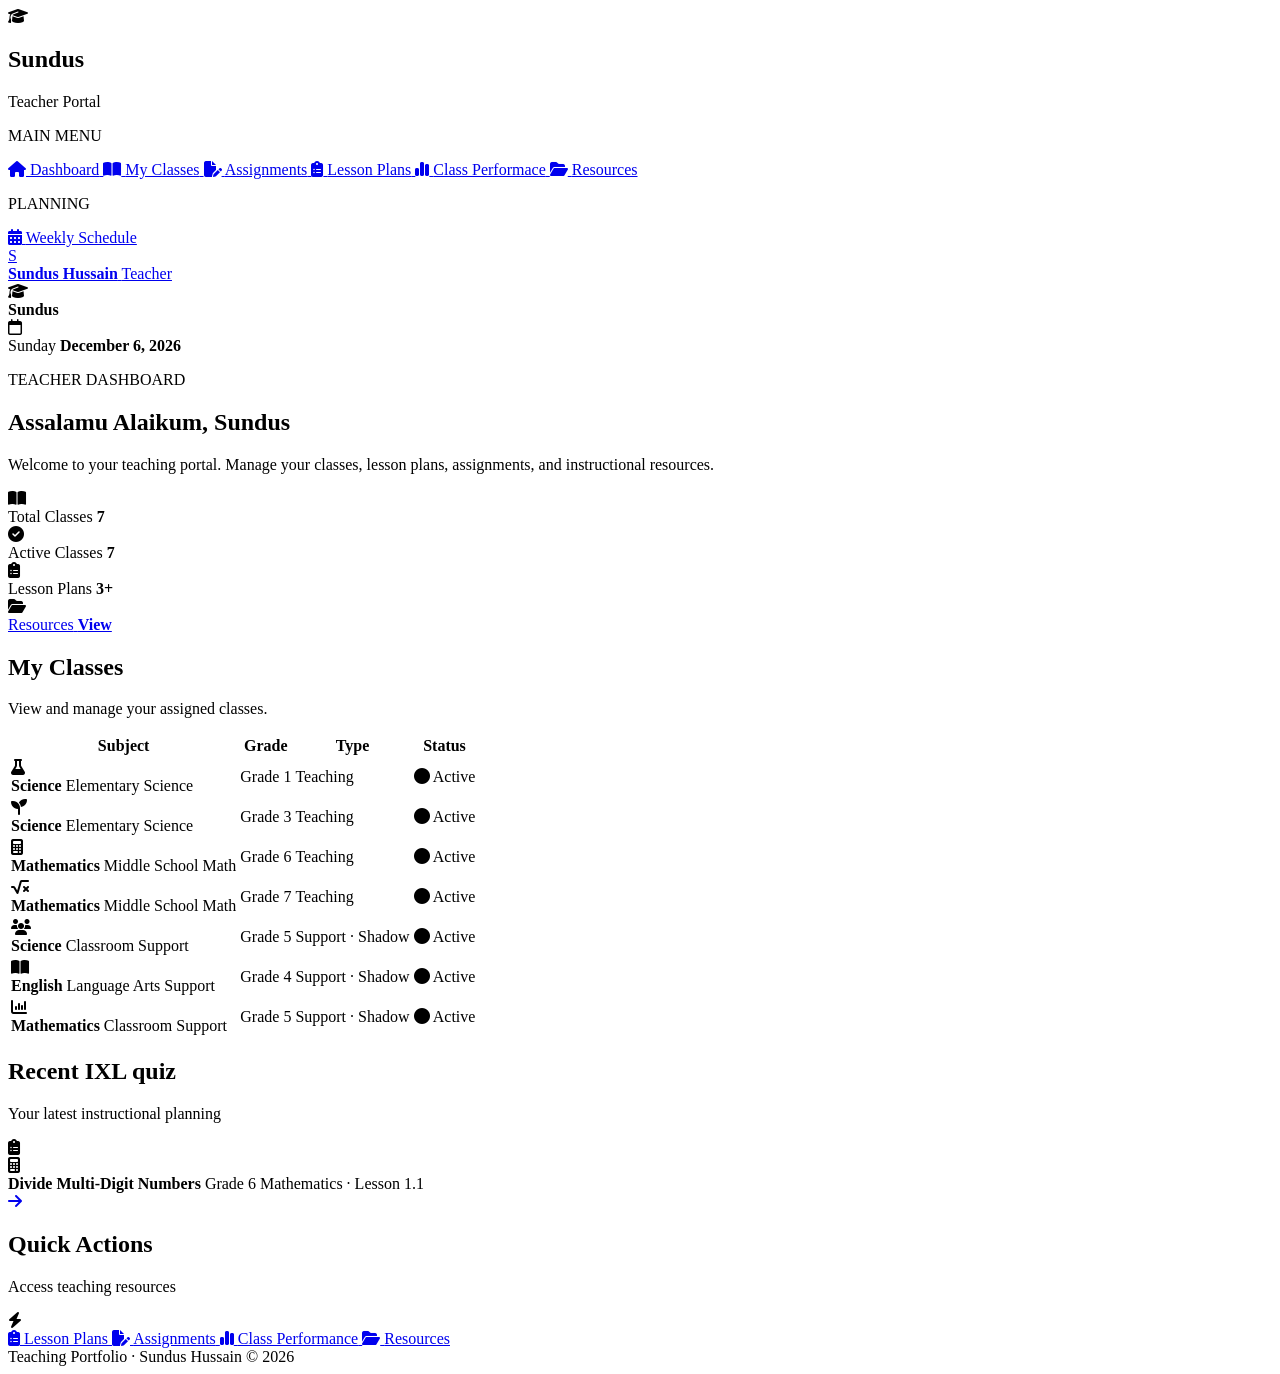
==== commit 0ecf8e38: "Update index.html" ====
--- a/index.html
+++ b/index.html
@@ -225,7 +225,7 @@
                     <i class="fa-solid fa-folder-open"></i>
                 </div>
 
-                <a><a href="./resources.html" class="resource-link">
+                <a href="./resources.html" class="resource-link">
                 <div>
                     <span>Resources</span>
                     <strong>View</strong>
--- a/index.css
+++ b/index.css
@@ -1,1082 +1,94 @@
 /* =========================================================
-   RESET
+   MOBILE — SIDEBAR VISIBLE
 ========================================================= */
 
-* {
-    margin: 0;
-    padding: 0;
-    box-sizing: border-box;
-}
-
-html {
-    scroll-behavior: smooth;
-}
-
-body {
-    font-family: "Inter", "Segoe UI", Arial, sans-serif;
-    background: #faf7f2;
-    color: #334155;
-    min-height: 100vh;
-}
-
-a {
-    text-decoration: none;
-    color: inherit;
-}
-
-
-/* =========================================================
-   SIDEBAR
-========================================================= */
-
-.sidebar {
-    position: fixed;
-    left: 0;
-    top: 0;
-    width: 245px;
-    height: 100vh;
-
-    background: #ffffff;
-    border-right: 1px solid #e7eaed;
-
-    padding: 28px 16px;
-
-    display: flex;
-    flex-direction: column;
-
-    z-index: 1000;
-}
-
-
-/* BRAND */
-
-.brand {
-    display: flex;
-    align-items: center;
-    gap: 12px;
-
-    padding: 0 12px 30px;
-}
-
-.brand-icon {
-    width: 40px;
-    height: 40px;
-
-    border-radius: 10px;
-
-    display: flex;
-    align-items: center;
-    justify-content: center;
-
-    background: #e7f3f8;
-    color: #17638a;
-
-    font-size: 18px;
-}
-
-.brand h2 {
-    color: #17638a;
-    font-size: 21px;
-    font-weight: 700;
-}
-
-.brand span {
-    display: block;
-    color: #8b96a3;
-    font-size: 11px;
-    margin-top: 2px;
-}
-
-
-/* =========================================================
-   SIDEBAR MENU
-========================================================= */
-
-.menu-section {
-    margin-bottom: 25px;
-}
-
-.menu-title {
-    padding: 0 14px;
-    margin-bottom: 9px;
-
-    color: #9aa4ae;
-
-    font-size: 10px;
-    font-weight: 700;
-    letter-spacing: 1px;
-}
-
-.menu-item {
-    height: 44px;
-
-    display: flex;
-    align-items: center;
-
-    gap: 13px;
-
-    padding: 0 14px;
-    margin: 3px 0;
-
-    border-radius: 9px;
-
-    color: #687685;
-
-    font-size: 14px;
-
-    transition: all 0.2s ease;
-}
-
-.menu-item i {
-    width: 18px;
-    text-align: center;
-    font-size: 15px;
-}
-
-.menu-item:hover {
-    background: #f2f8fb;
-    color: #17638a;
-}
-
-.menu-item.active {
-    background: #e1f1f8;
-    color: #17638a;
-    font-weight: 600;
-}
-
-
-/* =========================================================
-   SIDEBAR PROFILE
-========================================================= */
-
-.sidebar-bottom {
-    margin-top: auto;
-
-    padding-top: 18px;
-
-    border-top: 1px solid #edf0f2;
-}
-
-.profile-link {
-    display: flex;
-    align-items: center;
-    gap: 11px;
-
-    padding: 9px 10px;
-
-    border-radius: 9px;
-}
-
-.profile-link:hover {
-    background: #f7f9fa;
-}
-
-.profile-avatar {
-    width: 36px;
-    height: 36px;
-
-    border-radius: 50%;
-
-    display: flex;
-    align-items: center;
-    justify-content: center;
-
-    background: #17638a;
-    color: white;
-
-    font-size: 14px;
-    font-weight: 600;
-}
-
-.profile-info strong {
-    display: block;
-
-    color: #334155;
-    font-size: 12px;
-}
-
-.profile-info span {
-    display: block;
-
-    color: #929ca6;
-    font-size: 11px;
-
-    margin-top: 2px;
-}
-
-
-/* =========================================================
-   MAIN CONTENT
-========================================================= */
-
-.main-content {
-    margin-left: 245px;
-
-    min-height: 100vh;
-
-    padding: 0 38px 35px;
-
-    max-width: 1600px;
-}
-
-
-/* =========================================================
-   TOP BAR
-========================================================= */
-
-.topbar {
-    height: 82px;
-
-    display: flex;
-    align-items: center;
-    justify-content: flex-end;
-
-    border-bottom: 1px solid #eceff1;
-}
-
-.date-display {
-    display: flex;
-    align-items: center;
-    gap: 12px;
-
-    background: #ffffff;
-
-    border: 1px solid #e6eaed;
-
-    border-radius: 12px;
-
-    padding: 10px 16px;
-
-    min-width: 190px;
-}
-
-.date-display > i {
-    color: #17638a;
-    font-size: 17px;
-}
-
-.date-display span {
-    display: block;
-
-    color: #8a96a1;
-
-    font-size: 10px;
-
-    margin-bottom: 3px;
-}
-
-.date-display strong {
-    display: block;
-
-    color: #334155;
-
-    font-size: 12px;
-}
-
-
-/* Mobile brand hidden on desktop */
-
-.mobile-brand {
-    display: none;
-}
-
-
-/* =========================================================
-   WELCOME
-========================================================= */
-
-.welcome {
-    padding: 34px 0 25px;
-}
-
-.welcome-label {
-    color: #17638a;
-
-    font-size: 10px;
-    font-weight: 700;
-
-    letter-spacing: 1.4px;
-
-    margin-bottom: 8px;
-}
-
-.welcome h1 {
-    color: #155d82;
-
-    font-size: 29px;
-    font-weight: 700;
-
-    margin-bottom: 8px;
-}
-
-.welcome > p:last-child {
-    color: #7d8995;
-
-    font-size: 14px;
-
-    line-height: 1.6;
-
-    max-width: 700px;
-}
-
-
-/* =========================================================
-   STAT CARDS
-========================================================= */
-
-.stats-grid {
-    display: grid;
-
-    grid-template-columns: repeat(4, 1fr);
-
-    gap: 16px;
-
-    margin-bottom: 32px;
-}
-
-.stat-card {
-    min-height: 105px;
-
-    background: #ffffff;
-
-    border: 1px solid #e7eaed;
-
-    border-radius: 12px;
-
-    padding: 20px;
-
-    display: flex;
-    align-items: center;
-
-    gap: 15px;
-
-    box-shadow: 0 2px 7px rgba(30, 60, 70, 0.025);
-}
-
-.stat-icon {
-    width: 43px;
-    height: 43px;
-
-    border-radius: 10px;
-
-    display: flex;
-    align-items: center;
-    justify-content: center;
-
-    font-size: 16px;
-}
-
-.stat-icon.purple {
-    background: #eeeaf8;
-    color: #7664a8;
-}
-
-.stat-icon.green {
-    background: #e8f5ee;
-    color: #4b956b;
-}
-
-.stat-icon.blue {
-    background: #e7f2f7;
-    color: #397b99;
-}
-
-.stat-icon.orange {
-    background: #faf0e5;
-    color: #b37b42;
-}
-
-.stat-card span {
-    display: block;
-
-    color: #87929d;
-
-    font-size: 12px;
-
-    margin-bottom: 5px;
-}
-
-.stat-card strong {
-    display: block;
-
-    color: #334155;
-
-    font-size: 22px;
-}
-
-
-/* =========================================================
-   DASHBOARD SECTION
-========================================================= */
-
-.dashboard-section {
-    margin-bottom: 30px;
-}
-
-.section-heading {
-    display: flex;
-
-    align-items: center;
-    justify-content: space-between;
-
-    margin-bottom: 17px;
-}
-
-.section-heading h2 {
-    color: #17638a;
-
-    font-size: 20px;
-    font-weight: 700;
-
-    margin-bottom: 4px;
-}
-
-.section-heading p {
-    color: #8a96a1;
-
-    font-size: 12px;
-}
-
-.view-all {
-    color: #17638a;
-
-    font-size: 12px;
-    font-weight: 600;
-
-    display: flex;
-    align-items: center;
-    gap: 6px;
-}
-
-.view-all:hover {
-    color: #0e4d6c;
-}
-
-
-/* =========================================================
-   CLASSES TABLE
-========================================================= */
-
-.classes-table-wrapper {
-    width: 100%;
-
-    background: #ffffff;
-
-    border: 1px solid #e6eaed;
-
-    border-radius: 13px;
-
-    overflow-x: auto;
-
-    box-shadow: 0 2px 8px rgba(30, 60, 70, 0.025);
-}
-
-.classes-table {
-    width: 100%;
-
-    border-collapse: collapse;
-
-    table-layout: fixed;
-
-    min-width: 850px;
-}
-
-
-/* COLUMN WIDTHS */
-
-.classes-table th:nth-child(1) {
-    width: 34%;
-}
-
-.classes-table th:nth-child(2) {
-    width: 13%;
-}
-
-.classes-table th:nth-child(3) {
-    width: 18%;
-}
-
-.classes-table th:nth-child(4) {
-    width: 17%;
-}
-
-.classes-table th:nth-child(5) {
-    width: 18%;
-}
-
-
-/* HEADER */
-
-.classes-table thead {
-    background: #f4f6f7;
-}
-
-.classes-table th {
-    text-align: left;
-
-    padding: 15px 20px;
-
-    color: #778490;
-
-    font-size: 10px;
-
-    font-weight: 700;
-
-    letter-spacing: 0.9px;
-
-    text-transform: uppercase;
-}
-
-
-/* ROWS */
-
-.classes-table tbody tr {
-    border-top: 1px solid #edf0f2;
-
-    transition: background 0.15s ease;
-}
-
-.classes-table tbody tr:hover {
-    background: #fcfdfd;
-}
-
-.classes-table td {
-    padding: 16px 20px;
-
-    vertical-align: middle;
-
-    color: #52606d;
-
-    font-size: 13px;
-}
-
-
-/* =========================================================
-   SUBJECT CELL
-========================================================= */
-
-.subject-cell {
-    display: flex;
-
-    align-items: center;
-
-    gap: 12px;
-}
-
-.subject-icon {
-    flex-shrink: 0;
-
-    width: 38px;
-    height: 38px;
-
-    border-radius: 9px;
-
-    display: flex;
-    align-items: center;
-    justify-content: center;
-
-    font-size: 14px;
-}
-
-
-/* Science */
-
-.subject-icon.science {
-    background: #e9f5ef;
-    color: #4c956d;
-}
-
-
-/* Math */
-
-.subject-icon.math {
-    background: #e8f1f7;
-    color: #397a99;
-}
-
-
-/* English */
-
-.subject-icon.english {
-    background: #f0ebf7;
-    color: #79669c;
-}
-
-
-/* Support */
-
-.subject-icon.support {
-    background: #f8efe4;
-    color: #ad7b46;
-}
-
-
-.subject-cell strong {
-    display: block;
-
-    color: #17638a;
-
-    font-size: 14px;
-
-    font-weight: 700;
-
-    margin-bottom: 3px;
-}
-
-.subject-cell span {
-    display: block;
-
-    color: #9aa3ac;
-
-    font-size: 10px;
-}
-
-
-/* =========================================================
-   GRADE BADGE
-========================================================= */
-
-.grade-badge {
-    display: inline-block;
-
-    padding: 6px 11px;
-
-    background: #f1f5f7;
-
-    color: #657682;
-
-    border-radius: 15px;
-
-    font-size: 11px;
-
-    font-weight: 600;
-
-    white-space: nowrap;
-}
-
-
-/* =========================================================
-   TYPE
-========================================================= */
-
-.type-normal {
-    color: #647480;
-
-    font-size: 12px;
-}
-
-.support-badge {
-    display: inline-block;
-
-    padding: 6px 10px;
-
-    background: #f8f0e6;
-
-    color: #9b7047;
-
-    border-radius: 15px;
-
-    font-size: 10px;
-
-    font-weight: 600;
-
-    white-space: nowrap;
-}
-
-
-/* =========================================================
-   STATUS
-========================================================= */
-
-.status {
-    display: inline-flex;
-
-    align-items: center;
-
-    gap: 6px;
-
-    font-size: 11px;
-
-    font-weight: 600;
-}
-
-.status i {
-    font-size: 6px;
-}
-
-.status.active {
-    color: #5b8d70;
-}
-
-
-/* =========================================================
-   VIEW BUTTON
-========================================================= */
-
-.view-button {
-    display: inline-block;
-
-    padding: 8px 13px;
-
-    border-radius: 8px;
-
-    background: #fbf8f3;
-
-    border: 1px solid #e9e2d8;
-
-    color: #17638a;
-
-    font-size: 11px;
-
-    font-weight: 600;
-
-    white-space: nowrap;
-
-    transition: all 0.2s ease;
-}
-
-.view-button:hover {
-    background: #17638a;
-
-    border-color: #17638a;
-
-    color: #ffffff;
-}
-
-
-/* =========================================================
-   BOTTOM GRID
-========================================================= */
-
-.bottom-grid {
-    display: grid;
-
-    grid-template-columns: 1fr 1fr;
-
-    gap: 18px;
-
-    margin-top: 25px;
-}
-
-.dashboard-card {
-    background: #ffffff;
-
-    border: 1px solid #e6eaed;
-
-    border-radius: 13px;
-
-    padding: 20px;
-
-    box-shadow: 0 2px 8px rgba(30, 60, 70, 0.025);
-}
-
-
-/* =========================================================
-   CARD HEADING
-========================================================= */
-
-.card-heading {
-    display: flex;
-
-    justify-content: space-between;
-
-    align-items: flex-start;
-
-    margin-bottom: 18px;
-}
-
-.card-heading h2 {
-    color: #17638a;
-
-    font-size: 17px;
-
-    margin-bottom: 4px;
-}
-
-.card-heading p {
-    color: #8b96a1;
-
-    font-size: 11px;
-}
-
-.card-heading > i {
-    color: #9aa5af;
-
-    font-size: 15px;
-}
-
-
-/* =========================================================
-   LESSON ITEM
-========================================================= */
-
-.lesson-item {
-    display: flex;
-
-    align-items: center;
-
-    gap: 12px;
-
-    padding: 13px;
-
-    border: 1px solid #edf0f2;
-
-    border-radius: 9px;
-}
-
-.lesson-icon {
-    width: 38px;
-    height: 38px;
-
-    flex-shrink: 0;
-
-    display: flex;
-    align-items: center;
-    justify-content: center;
-
-    border-radius: 9px;
-
-    background: #e8f1f7;
-
-    color: #397a99;
-}
-
-.lesson-info {
-    flex: 1;
-}
-
-.lesson-info strong {
-    display: block;
-
-    color: #475569;
-
-    font-size: 12px;
-
-    margin-bottom: 4px;
-}
-
-.lesson-info span {
-    color: #939da6;
-
-    font-size: 10px;
-}
-
-.lesson-item > a {
-    color: #17638a;
-
-    font-size: 13px;
-}
-
-
-/* =========================================================
-   QUICK ACTIONS
-========================================================= */
-
-.quick-actions {
-    display: grid;
-
-    grid-template-columns: repeat(2, 1fr);
-
-    gap: 9px;
-}
-
-.quick-actions a {
-    min-height: 58px;
-
-    display: flex;
-
-    align-items: center;
-
-    gap: 9px;
-
-    padding: 12px;
-
-    border: 1px solid #edf0f2;
-
-    border-radius: 9px;
-
-    color: #657580;
-
-    font-size: 11px;
-
-    transition: all 0.2s ease;
-}
-
-.quick-actions a i {
-    color: #17638a;
-
-    font-size: 13px;
-}
-
-.quick-actions a:hover {
-    background: #f5fafc;
-
-    border-color: #d7e8ef;
-
-    color: #17638a;
-}
-
-
-/* =========================================================
-   FOOTER
-========================================================= */
-
-.footer {
-    margin-top: 30px;
-
-    padding: 20px 0 5px;
-
-    border-top: 1px solid #e8ebed;
-
-    display: flex;
-
-    justify-content: space-between;
-
-    color: #9aa3ab;
-
-    font-size: 10px;
-}
-
-
-/* =========================================================
-   TABLET
-========================================================= */
-
-@media (max-width: 1100px) {
-
+@media (max-width: 768px) {
+
+    /* SIDEBAR */
     .sidebar {
-        width: 215px;
-    }
-
+        display: flex;
+        position: fixed;
+        left: 0;
+        top: 0;
+
+        width: 220px;
+        height: 100vh;
+
+        padding: 22px 12px;
+
+        overflow-y: auto;
+
+        z-index: 1000;
+    }
+
+    /* MAIN CONTENT */
     .main-content {
-        margin-left: 215px;
-
-        padding-left: 25px;
-        padding-right: 25px;
-    }
-
+        margin-left: 220px;
+
+        padding: 0 16px 25px;
+
+        width: calc(100% - 220px);
+    }
+
+    /* TOP BAR */
+    .topbar {
+        height: 70px;
+
+        justify-content: flex-end;
+    }
+
+    /* Hide mobile brand because sidebar is visible */
+    .mobile-brand {
+        display: none;
+    }
+
+    .date-display {
+        min-width: auto;
+        padding: 8px 10px;
+    }
+
+    .date-display > i {
+        display: none;
+    }
+
+    .date-display span {
+        font-size: 9px;
+    }
+
+    .date-display strong {
+        font-size: 10px;
+    }
+
+    /* WELCOME */
+    .welcome {
+        padding: 25px 0 20px;
+    }
+
+    .welcome h1 {
+        font-size: 24px;
+        line-height: 1.3;
+    }
+
+    .welcome > p:last-child {
+        font-size: 12px;
+    }
+
+    /* STATS */
     .stats-grid {
         grid-template-columns: repeat(2, 1fr);
-    }
-}
-
-
-/* =========================================================
-   MOBILE
-========================================================= */
-
-@media (max-width: 768px) {
-
-    /* Sidebar becomes hidden */
-
-    .sidebar {
-        display: none;
-    }
-
-    /* Main becomes full width */
-
-    .main-content {
-        margin-left: 0;
-
-        padding: 0 16px 25px;
-    }
-
-
-    /* Mobile top bar */
-
-    .topbar {
-        height: 70px;
-
-        justify-content: space-between;
-    }
-
-    .mobile-brand {
-        display: flex;
-
-        align-items: center;
-
-        gap: 8px;
-
-        color: #17638a;
-
-        font-size: 17px;
-    }
-
-    .mobile-logo {
-        width: 34px;
-        height: 34px;
-
-        border-radius: 8px;
-
-        display: flex;
-        align-items: center;
-        justify-content: center;
-
-        background: #e7f3f8;
-
-        color: #17638a;
-
-        font-size: 14px;
-    }
-
-    .date-display {
-        min-width: auto;
-
-        padding: 8px 10px;
-    }
-
-    .date-display > i {
-        display: none;
-    }
-
-    .date-display span {
-        font-size: 9px;
-    }
-
-    .date-display strong {
-        font-size: 10px;
-    }
-
-
-    /* Welcome */
-
-    .welcome {
-        padding: 25px 0 20px;
-    }
-
-    .welcome h1 {
-        font-size: 24px;
-
-        line-height: 1.3;
-    }
-
-    .welcome > p:last-child {
-        font-size: 12px;
-    }
-
-
-    /* Stats */
-
-    .stats-grid {
-        grid-template-columns: repeat(2, 1fr);
-
         gap: 10px;
-
         margin-bottom: 25px;
     }
 
     .stat-card {
         min-height: 88px;
-
         padding: 13px;
-
         gap: 10px;
     }
 
     .stat-icon {
         width: 35px;
         height: 35px;
-
         font-size: 13px;
     }
 
@@ -1088,9 +100,7 @@
         font-size: 18px;
     }
 
-
-    /* Section */
-
+    /* SECTION */
     .section-heading h2 {
         font-size: 18px;
     }
@@ -1099,12 +109,9 @@
         font-size: 10px;
     }
 
-
-    /* Table */
-
+    /* TABLE */
     .classes-table-wrapper {
         overflow-x: auto;
-
         -webkit-overflow-scrolling: touch;
     }
 
@@ -1112,23 +119,16 @@
         min-width: 850px;
     }
 
-
-    /* Bottom */
-
+    /* BOTTOM */
     .bottom-grid {
         grid-template-columns: 1fr;
-
         gap: 15px;
     }
 
-
-    /* Footer */
-
+    /* FOOTER */
     .footer {
         flex-direction: column;
-
         gap: 6px;
-
         text-align: center;
     }
 }
@@ -1140,25 +140,61 @@
 
 @media (max-width: 480px) {
 
+    .sidebar {
+        width: 190px;
+        padding: 18px 9px;
+    }
+
+    .brand {
+        gap: 8px;
+        padding: 0 8px 22px;
+    }
+
+    .brand-icon {
+        width: 34px;
+        height: 34px;
+        font-size: 15px;
+    }
+
+    .brand h2 {
+        font-size: 17px;
+    }
+
+    .brand span {
+        font-size: 9px;
+    }
+
+    .menu-item {
+        height: 40px;
+        gap: 9px;
+        padding: 0 10px;
+        font-size: 12px;
+    }
+
+    .menu-item i {
+        width: 16px;
+        font-size: 13px;
+    }
+
+    .menu-title {
+        padding: 0 10px;
+        font-size: 9px;
+    }
+
     .main-content {
-        padding-left: 12px;
-        padding-right: 12px;
+        margin-left: 190px;
+        width: calc(100% - 190px);
+
+        padding-left: 10px;
+        padding-right: 10px;
     }
 
     .topbar {
-        height: 65px;
-    }
-
-    .mobile-brand strong {
-        font-size: 15px;
-    }
-
-    .date-display {
-        padding: 7px;
+        height: 60px;
     }
 
     .welcome h1 {
-        font-size: 22px;
+        font-size: 20px;
     }
 
     .stats-grid {
@@ -1166,16 +202,16 @@
     }
 
     .stat-card {
-        padding: 11px;
+        padding: 10px;
     }
 
     .stat-card strong {
-        font-size: 17px;
+        font-size: 16px;
     }
 
     .stat-icon {
-        width: 32px;
-        height: 32px;
+        width: 30px;
+        height: 30px;
     }
 
     .dashboard-card {
